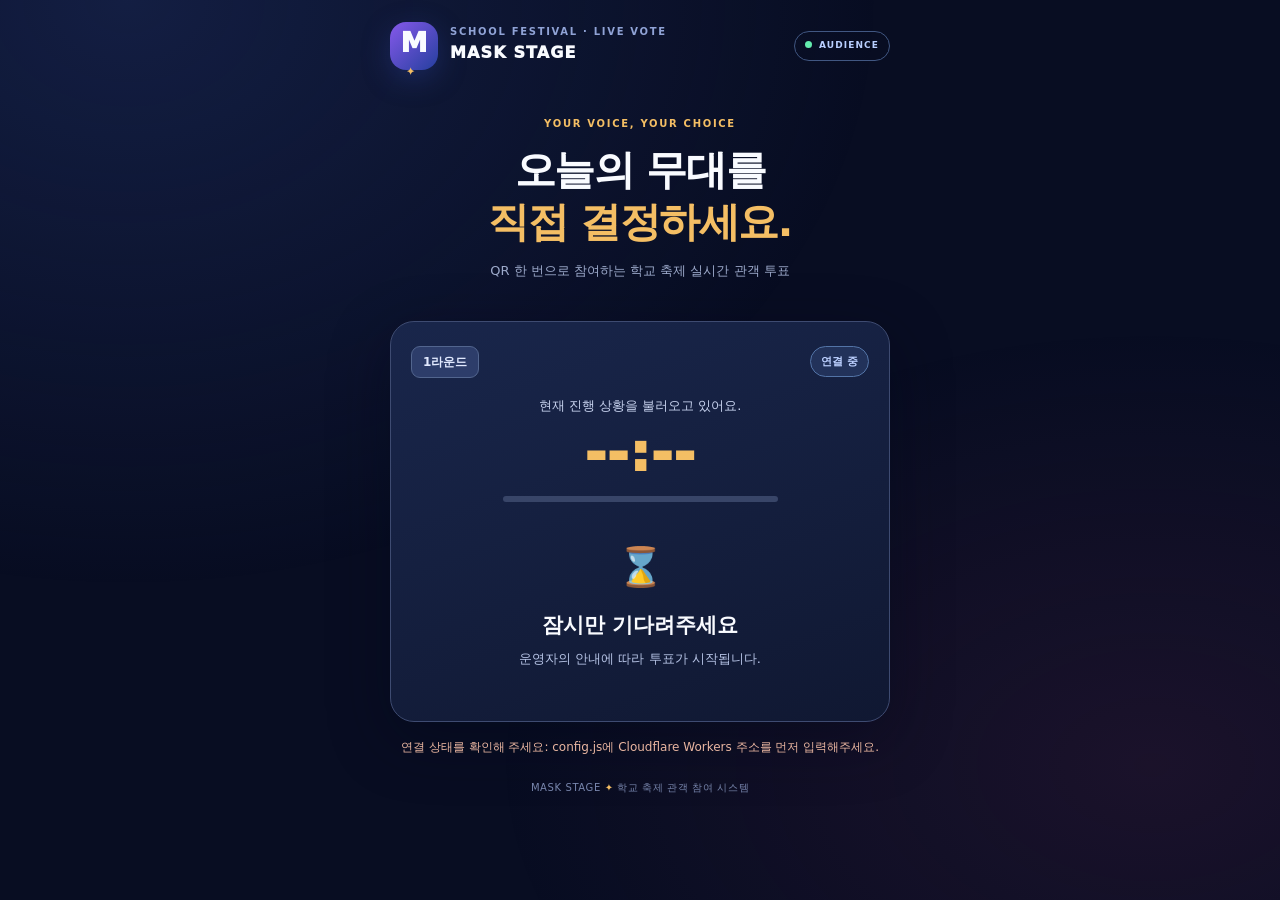
==== index.html @ 5572ec05 "Add files via upload" ====
<!doctype html>
<html lang="ko">
<head>
  <meta charset="utf-8"><meta name="viewport" content="width=device-width,initial-scale=1,viewport-fit=cover">
  <meta name="theme-color" content="#090f28"><meta name="description" content="학교 MASK STAGE 실시간 관객 투표">
  <title>MASK STAGE | 관객 투표</title><link rel="stylesheet" href="./assets/styles.css">
</head>
<body class="audience-page">
  <div class="ambient"></div>
  <main class="shell audience-shell">
    <header class="masthead"><div class="brand-mark">M<span>✦</span></div><div><div class="eyebrow">SCHOOL FESTIVAL · LIVE VOTE</div><h1 class="brand-name">MASK STAGE</h1></div><span class="top-live"><span class="live-dot"></span> AUDIENCE</span></header>
    <section class="hero"><p class="overline">YOUR VOICE, YOUR CHOICE</p><h2>오늘의 무대를<br><em>직접 결정하세요.</em></h2><p class="hero-copy">QR 한 번으로 참여하는 학교 축제 실시간 관객 투표</p></section>
    <section class="stage-card" aria-live="polite">
      <div class="card-header"><span id="roundName" class="round-badge">1라운드</span><span id="phaseBadge" class="status-badge">연결 중</span></div>
      <div class="timer-wrap"><p class="small-hint" id="phaseHint">현재 진행 상황을 불러오고 있어요.</p><div class="big-timer" id="timer">--:--</div><div class="timer-track"><div class="timer-fill" id="timerFill"></div></div></div>
      <div id="votePanel" hidden><p class="prompt">마음에 드는 참가자를 선택해주세요</p><div class="candidates"><button type="button" class="candidate" id="chooseA"><span class="candidate-symbol">A</span><span class="candidate-name" id="nameA">A 참가자</span><span class="candidate-check">✓</span></button><button type="button" class="candidate" id="chooseB"><span class="candidate-symbol">B</span><span class="candidate-name" id="nameB">B 참가자</span><span class="candidate-check">✓</span></button></div><button type="button" id="submitVote" class="primary-btn" disabled>투표 확정하기 <span>→</span></button><p class="disclaimer">투표는 제출 후 변경할 수 없습니다.</p></div>
      <div class="message-panel" id="messagePanel"><div class="message-icon" id="messageIcon">⌛</div><h3 id="messageTitle">잠시만 기다려주세요</h3><p id="messageBody">운영자의 안내에 따라 투표가 시작됩니다.</p></div>
      <div id="resultPanel" hidden><p class="result-lead">FINAL RESULT</p><h3 class="result-title">최종 투표 결과</h3><div class="result-entry"><div class="result-label"><span id="resultNameA">A 참가자</span><strong id="resultPctA">0%</strong></div><div class="bar-bg"><div class="bar bar-a" id="resultBarA"></div></div><div class="votes-raw" id="resultVotesA">0표</div></div><div class="result-entry"><div class="result-label"><span id="resultNameB">B 참가자</span><strong id="resultPctB">0%</strong></div><div class="bar-bg"><div class="bar bar-b" id="resultBarB"></div></div><div class="votes-raw" id="resultVotesB">0표</div></div><div class="winner" id="winner"></div><p class="total-count" id="resultTotal"></p></div>
    </section>
    <p class="service-message" id="serviceMessage" role="status"></p>
    <footer class="site-footer">MASK STAGE <span>✦</span> 학교 축제 관객 참여 시스템</footer>
  </main>
  <script src="./config.js"></script><script type="module" src="./assets/audience.js"></script>
</body></html>
---- assets/styles.css ----
:root{color-scheme:dark;--bg:#080d22;--panel:#151d3b;--panel2:#1b284c;--border:#384368;--text:#f9fbff;--muted:#9daacb;--gold:#f4be64;--blue:#669cff;--pink:#f275a9}*{box-sizing:border-box}html{font-family:Pretendard,'Apple SD Gothic Neo','Malgun Gothic',system-ui,sans-serif}body{margin:0;min-height:100vh;background:var(--bg);color:var(--text);line-height:1.55}.ambient{position:fixed;inset:0;pointer-events:none;background:radial-gradient(ellipse at 10% 0%,#263b7960,transparent 46%),radial-gradient(ellipse at 90% 85%,#62264c36,transparent 40%);z-index:-1}.shell{max-width:540px;margin:0 auto;padding:22px 20px 32px}.masthead{display:flex;align-items:center;gap:12px}.brand-mark{border-radius:16px;width:48px;height:48px;display:grid;place-items:center;background:linear-gradient(135deg,#8659eb,#253f9e);font-weight:1000;font-size:27px;box-shadow:0 8px 28px #2d409c66}.brand-mark span{font-size:10px;color:var(--gold);margin-left:-7px;align-self:start}.eyebrow,.overline{font-size:10px;letter-spacing:.17em;color:#90a3d6;font-weight:800}.brand-name{font-size:16px;letter-spacing:.07em;margin:2px 0;font-weight:1000}.top-live{margin-left:auto;color:#b9cfff;border:1px solid #415782;border-radius:999px;font-size:9px;font-weight:800;padding:7px 10px;letter-spacing:.12em}.live-dot{display:inline-block;background:#64ecae;border-radius:50%;width:7px;height:7px;margin-right:3px}.hero{text-align:center;padding:36px 4px 26px}.overline{color:var(--gold)}.hero h2{font-size:clamp(29px,8vw,41px);line-height:1.28;letter-spacing:-.035em;margin:12px 0;font-weight:900}.hero h2 em{font-style:normal;color:var(--gold)}.hero-copy{color:var(--muted);font-size:13px}.stage-card,.manager-card{background:linear-gradient(160deg,#19264b,#101832);border:1px solid #3e4b71;border-radius:24px;box-shadow:0 18px 60px #01071866;padding:24px 20px;margin-bottom:16px}.card-header,.manager-row,.result-label{display:flex;justify-content:space-between;align-items:center;gap:12px}.round-badge{background:#2d3d6a;border:1px solid #52658e;border-radius:9px;color:#e2eaff;padding:6px 11px;font-size:12px;font-weight:800}.status-badge{border:1px solid #5374a7;background:#22325a;border-radius:999px;color:#bcd0ff;font-size:11px;font-weight:800;padding:6px 10px}.timer-wrap{text-align:center;margin:18px 0 22px}.small-hint{color:#c7d2ee;font-size:13px;margin:0 0 4px}.big-timer{font-weight:1000;font-size:52px;font-variant-numeric:tabular-nums;letter-spacing:.015em;line-height:1.3;color:var(--gold)}.timer-track{margin:8px auto 0;max-width:275px;background:#384568;height:6px;overflow:hidden;border-radius:20px}.timer-fill{background:linear-gradient(90deg,#f47a8f,#ffcd70);width:0;height:100%;transition:width .25s linear}.prompt{text-align:center;margin:16px 0;font-size:14px;font-weight:800}.candidates{display:grid;grid-template-columns:1fr 1fr;gap:11px}.candidate{position:relative;background:#1d2a50;border:2px solid #34456f;border-radius:17px;padding:22px 8px 20px;color:white;display:flex;flex-direction:column;gap:8px;align-items:center;cursor:pointer;min-width:0}.candidate.selected{background:#264575;border-color:#8cb7ff;box-shadow:inset 0 0 0 1px #749cde}.candidate:disabled{opacity:.75;cursor:default}.candidate-symbol{display:grid;place-items:center;border-radius:50%;width:56px;height:56px;font-size:22px;font-weight:1000;background:linear-gradient(145deg,#7772d9,#3b569e)}.candidate:nth-child(2) .candidate-symbol{background:linear-gradient(145deg,#e780ae,#904b96)}.candidate-name{font-size:14px;font-weight:800;min-height:42px;display:flex;align-items:center;text-align:center;overflow-wrap:anywhere}.candidate-check{position:absolute;top:10px;right:13px;color:#97bbf0;opacity:0}.candidate.selected .candidate-check{opacity:1}.primary-btn,.secondary-btn,.action-open,.action-close,.action-reveal,.danger-btn{border:0;border-radius:12px;min-height:47px;padding:12px 18px;color:white;font-family:inherit;font-size:14px;font-weight:900;cursor:pointer}.primary-btn{width:100%;background:linear-gradient(95deg,#597fe9,#815de1);display:flex;justify-content:space-between;align-items:center;margin-top:18px}.primary-btn:disabled{opacity:.42;cursor:not-allowed}.secondary-btn{width:100%;background:#3a5484;border:1px solid #6481ae;margin-top:12px}.disclaimer{text-align:center;color:var(--muted);font-size:11px}.message-panel{text-align:center;padding:14px 8px 26px}.message-icon{font-size:38px}.message-panel h3{margin:12px 0 6px;font-size:21px}.message-panel p{margin:0;color:#b6c3e5;font-size:13px;line-height:1.8}.result-lead{text-align:center;font-size:10px;letter-spacing:.2em;color:var(--gold);font-weight:900}.result-title{text-align:center;margin:7px 0 24px}.result-entry{margin:19px 0}.result-label{font-size:15px;font-weight:800}.result-label strong{font-size:22px;font-variant-numeric:tabular-nums}.bar-bg{height:18px;background:#344261;overflow:hidden;border-radius:20px;margin:8px 0 4px}.bar{height:100%;border-radius:20px;width:0%;transition:width 1s cubic-bezier(.2,.9,.2,1)}.bar-a{background:linear-gradient(90deg,#ffb85b,#f4d891)}.bar-b{background:linear-gradient(90deg,#447ded,#75b7ff)}.votes-raw,.total-count{color:var(--muted);font-size:12px;text-align:right}.winner{text-align:center;background:#30314e;border:1px solid #8c704c;color:#ffe29c;border-radius:13px;font-size:18px;font-weight:1000;padding:14px;margin-top:22px}.total-count{text-align:center;margin-bottom:0}.service-message{min-height:18px;text-align:center;color:#e9b6a1;font-size:12px}.site-footer{text-align:center;color:#7886ad;font-size:10px;letter-spacing:.06em;margin:24px 0}.site-footer span{color:var(--gold)}[hidden]{display:none!important}button:focus-visible,input:focus-visible,select:focus-visible{outline:3px solid var(--gold);outline-offset:2px}.manager-shell{max-width:760px}.manager-heading h2{margin-bottom:6px;font-size:29px}.manager-heading p{margin-top:0;color:var(--muted);font-size:13px}.manager-card h3{margin:0 0 14px}.manager-card label{display:block;margin:12px 0 6px;font-size:13px;color:#c3ceec}.manager-card input,.manager-card select{width:100%;padding:12px 13px;border-radius:9px;background:#111c37;border:1px solid #475981;color:white;font-family:inherit;font-size:14px}.manager-card input::placeholder{color:#7c8aab}.muted-small{color:var(--muted);font-size:12px;line-height:1.7}.two-inputs{display:grid;grid-template-columns:1fr 1fr;gap:13px}.dashboard-metrics{display:grid;grid-template-columns:repeat(3,1fr);gap:8px}.dashboard-metrics div{border-radius:12px;padding:15px 9px;background:#243353;text-align:center}.dashboard-metrics span{font-size:11px;color:#aebdde;display:block}.dashboard-metrics strong{display:block;font-size:21px;margin-top:5px;font-variant-numeric:tabular-nums}.private-counts{font-size:17px;color:#e7eafc}.private-counts span{color:#7284ab;margin:0 12px}.manager-buttons{display:grid;grid-template-columns:repeat(3,1fr);gap:8px}.action-open{background:#246c65}.action-close{background:#815c42}.action-reveal{background:linear-gradient(110deg,#a27025,#cf9c43)}.danger-btn{background:#663c4f;border:1px solid #a56f82}.text-btn{color:#9cadd1;background:none;border:0;padding:10px;cursor:pointer}.screen-page{overflow:hidden}.screen-shell{width:100vw;height:100vh;display:flex;flex-direction:column;padding:3.5vh 4vw;text-align:center}.screen-header{display:flex;justify-content:space-between;align-items:center}.screen-brand{font-weight:1000;letter-spacing:.1em;font-size:clamp(17px,2vw,30px)}.screen-brand span{color:var(--gold)}.screen-main{flex:1;display:flex;flex-direction:column;justify-content:center;align-items:center;min-height:0}.screen-overline{font-size:clamp(18px,2vw,29px);letter-spacing:.2em;font-weight:900;color:var(--gold);margin:0}.screen-main h1{font-size:clamp(38px,5vw,90px);line-height:1.3;margin:1vh 0 3vh;font-weight:1000}.screen-hint{font-size:clamp(16px,1.9vw,30px);color:#d2ddfa;margin:1vh}.screen-qr{display:block;margin:2vh auto 0;background:#fff;padding:10px;border-radius:14px;width:min(18vw,220px);height:auto}.screen-url{color:#b7c7ee;font-size:clamp(13px,1.4vw,23px)}.screen-countdown{font-size:clamp(48px,7vw,122px);font-weight:1000;color:var(--gold);font-variant-numeric:tabular-nums;line-height:1.2}.screen-footer{font-weight:800;letter-spacing:.18em;color:#7e91c0;font-size:1vw}.screen-result-kicker{color:var(--gold);font-size:2.1vw;font-weight:900;letter-spacing:.16em}.screen-result-grid{display:grid;grid-template-columns:1fr .14fr 1fr;gap:2vw;width:min(94vw,1300px);align-items:center}.screen-result-item{background:#1a2746;border:1px solid #425477;border-radius:22px;padding:3vh 2vw;display:flex;flex-direction:column;gap:1vh;min-width:0}.screen-result-item span{font-size:clamp(18px,2.4vw,44px);font-weight:800;overflow-wrap:anywhere}.screen-result-item b{font-size:clamp(42px,6vw,100px);font-variant-numeric:tabular-nums}.screen-result-item .bar-bg{height:2.5vh}.screen-result-item small{font-size:1.5vw;color:#b6c5e6}.screen-vs{font-weight:900;color:var(--gold);font-size:clamp(22px,3vw,55px)}.screen-winner{font-size:clamp(25px,3vw,55px);font-weight:1000;color:#ffdaa3;margin-top:3vh}.screen-total{color:#b6c5e6;font-size:1.5vw}.screen-network{color:#f5c29b;font-size:12px}.screen-footer{margin-top:auto}@media(max-width:480px){.masthead .top-live{display:none}.shell{padding:16px 14px 26px}.hero{padding:30px 0 22px}.stage-card{padding:20px 16px}.two-inputs,.manager-buttons{grid-template-columns:1fr}.manager-card{padding:20px 16px}.dashboard-metrics strong{font-size:16px}}
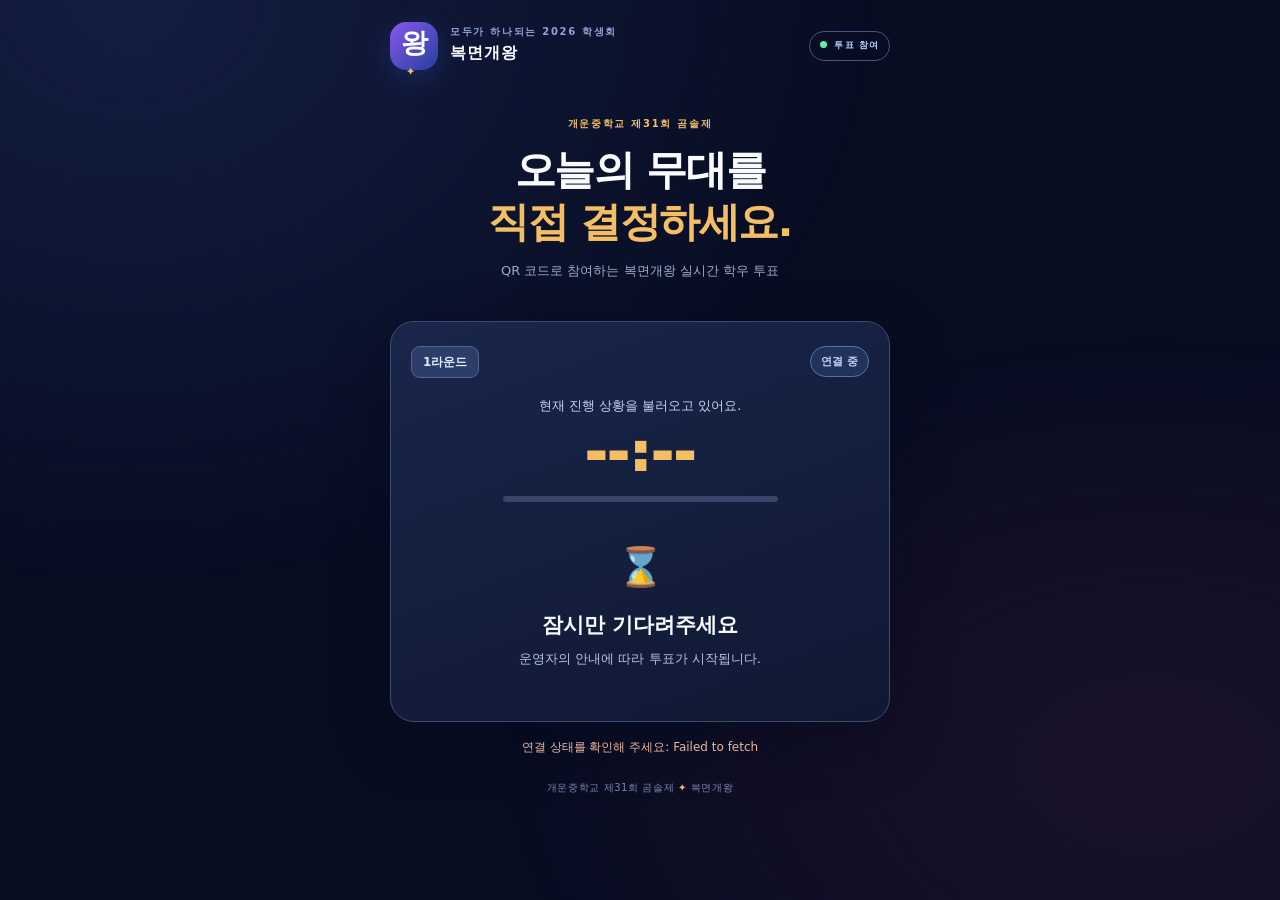
==== commit 1789e42c: "Update index.html" ====
--- a/index.html
+++ b/index.html
@@ -1,24 +1,97 @@
 <!doctype html>
 <html lang="ko">
 <head>
-  <meta charset="utf-8"><meta name="viewport" content="width=device-width,initial-scale=1,viewport-fit=cover">
-  <meta name="theme-color" content="#090f28"><meta name="description" content="학교 MASK STAGE 실시간 관객 투표">
-  <title>MASK STAGE | 관객 투표</title><link rel="stylesheet" href="./assets/styles.css">
+  <meta charset="utf-8">
+  <meta name="viewport" content="width=device-width, initial-scale=1, viewport-fit=cover">
+  <meta name="theme-color" content="#090f28">
+  <meta name="description" content="개운중학교 제31회 곰솔제 복면개왕 실시간 관객 투표">
+  <title>복면개왕 | 학우 투표</title>
+  <link rel="stylesheet" href="./assets/styles.css">
 </head>
 <body class="audience-page">
   <div class="ambient"></div>
   <main class="shell audience-shell">
-    <header class="masthead"><div class="brand-mark">M<span>✦</span></div><div><div class="eyebrow">SCHOOL FESTIVAL · LIVE VOTE</div><h1 class="brand-name">MASK STAGE</h1></div><span class="top-live"><span class="live-dot"></span> AUDIENCE</span></header>
-    <section class="hero"><p class="overline">YOUR VOICE, YOUR CHOICE</p><h2>오늘의 무대를<br><em>직접 결정하세요.</em></h2><p class="hero-copy">QR 한 번으로 참여하는 학교 축제 실시간 관객 투표</p></section>
+    <header class="masthead">
+      <div class="brand-mark">왕<span>✦</span></div>
+      <div>
+        <div class="eyebrow">모두가 하나되는 2026 학생회</div>
+        <h1 class="brand-name">복면개왕</h1>
+      </div>
+      <span class="top-live"><span class="live-dot"></span> 투표 참여</span>
+    </header>
+
+    <section class="hero">
+      <p class="overline">개운중학교 제31회 곰솔제</p>
+      <h2>오늘의 무대를<br><em>직접 결정하세요.</em></h2>
+      <p class="hero-copy">QR 코드로 참여하는 복면개왕 실시간 학우 투표</p>
+    </section>
+
     <section class="stage-card" aria-live="polite">
-      <div class="card-header"><span id="roundName" class="round-badge">1라운드</span><span id="phaseBadge" class="status-badge">연결 중</span></div>
-      <div class="timer-wrap"><p class="small-hint" id="phaseHint">현재 진행 상황을 불러오고 있어요.</p><div class="big-timer" id="timer">--:--</div><div class="timer-track"><div class="timer-fill" id="timerFill"></div></div></div>
-      <div id="votePanel" hidden><p class="prompt">마음에 드는 참가자를 선택해주세요</p><div class="candidates"><button type="button" class="candidate" id="chooseA"><span class="candidate-symbol">A</span><span class="candidate-name" id="nameA">A 참가자</span><span class="candidate-check">✓</span></button><button type="button" class="candidate" id="chooseB"><span class="candidate-symbol">B</span><span class="candidate-name" id="nameB">B 참가자</span><span class="candidate-check">✓</span></button></div><button type="button" id="submitVote" class="primary-btn" disabled>투표 확정하기 <span>→</span></button><p class="disclaimer">투표는 제출 후 변경할 수 없습니다.</p></div>
-      <div class="message-panel" id="messagePanel"><div class="message-icon" id="messageIcon">⌛</div><h3 id="messageTitle">잠시만 기다려주세요</h3><p id="messageBody">운영자의 안내에 따라 투표가 시작됩니다.</p></div>
-      <div id="resultPanel" hidden><p class="result-lead">FINAL RESULT</p><h3 class="result-title">최종 투표 결과</h3><div class="result-entry"><div class="result-label"><span id="resultNameA">A 참가자</span><strong id="resultPctA">0%</strong></div><div class="bar-bg"><div class="bar bar-a" id="resultBarA"></div></div><div class="votes-raw" id="resultVotesA">0표</div></div><div class="result-entry"><div class="result-label"><span id="resultNameB">B 참가자</span><strong id="resultPctB">0%</strong></div><div class="bar-bg"><div class="bar bar-b" id="resultBarB"></div></div><div class="votes-raw" id="resultVotesB">0표</div></div><div class="winner" id="winner"></div><p class="total-count" id="resultTotal"></p></div>
+      <div class="card-header">
+        <span id="roundName" class="round-badge">1라운드</span>
+        <span id="phaseBadge" class="status-badge">연결 중</span>
+      </div>
+      <div class="timer-wrap">
+        <p class="small-hint" id="phaseHint">현재 진행 상황을 불러오고 있어요.</p>
+        <div class="big-timer" id="timer">--:--</div>
+        <div class="timer-track"><div class="timer-fill" id="timerFill"></div></div>
+      </div>
+
+      <div id="votePanel" hidden>
+        <p class="prompt">마음에 드는 참가자를 선택해주세요</p>
+        <div class="candidates">
+          <button type="button" class="candidate" id="chooseA">
+            <span class="candidate-symbol">A</span>
+            <span class="candidate-name" id="nameA">A 참가자</span>
+            <span class="candidate-check">✓</span>
+          </button>
+          <button type="button" class="candidate" id="chooseB">
+            <span class="candidate-symbol">B</span>
+            <span class="candidate-name" id="nameB">B 참가자</span>
+            <span class="candidate-check">✓</span>
+          </button>
+        </div>
+        <button type="button" id="submitVote" class="primary-btn" disabled>
+          투표 확정하기 <span>→</span>
+        </button>
+        <p class="disclaimer">투표는 제출 후 변경할 수 없습니다.</p>
+      </div>
+
+      <div class="message-panel" id="messagePanel">
+        <div class="message-icon" id="messageIcon">⌛</div>
+        <h3 id="messageTitle">잠시만 기다려주세요</h3>
+        <p id="messageBody">운영자의 안내에 따라 투표가 시작됩니다.</p>
+      </div>
+
+      <div id="resultPanel" hidden>
+        <p class="result-lead">FINAL RESULT</p>
+        <h3 class="result-title">최종 투표 결과</h3>
+        <div class="result-entry">
+          <div class="result-label">
+            <span id="resultNameA">A 참가자</span>
+            <strong id="resultPctA">0%</strong>
+          </div>
+          <div class="bar-bg"><div class="bar bar-a" id="resultBarA"></div></div>
+          <div class="votes-raw" id="resultVotesA">0표</div>
+        </div>
+        <div class="result-entry">
+          <div class="result-label">
+            <span id="resultNameB">B 참가자</span>
+            <strong id="resultPctB">0%</strong>
+          </div>
+          <div class="bar-bg"><div class="bar bar-b" id="resultBarB"></div></div>
+          <div class="votes-raw" id="resultVotesB">0표</div>
+        </div>
+        <div class="winner" id="winner"></div>
+        <p class="total-count" id="resultTotal"></p>
+      </div>
     </section>
+
     <p class="service-message" id="serviceMessage" role="status"></p>
-    <footer class="site-footer">MASK STAGE <span>✦</span> 학교 축제 관객 참여 시스템</footer>
+    <footer class="site-footer">개운중학교 제31회 곰솔제 <span>✦</span> 복면개왕</footer>
   </main>
-  <script src="./config.js"></script><script type="module" src="./assets/audience.js"></script>
-</body></html>
+
+  <script src="./config.js"></script>
+  <script type="module" src="./assets/audience.js"></script>
+</body>
+</html>
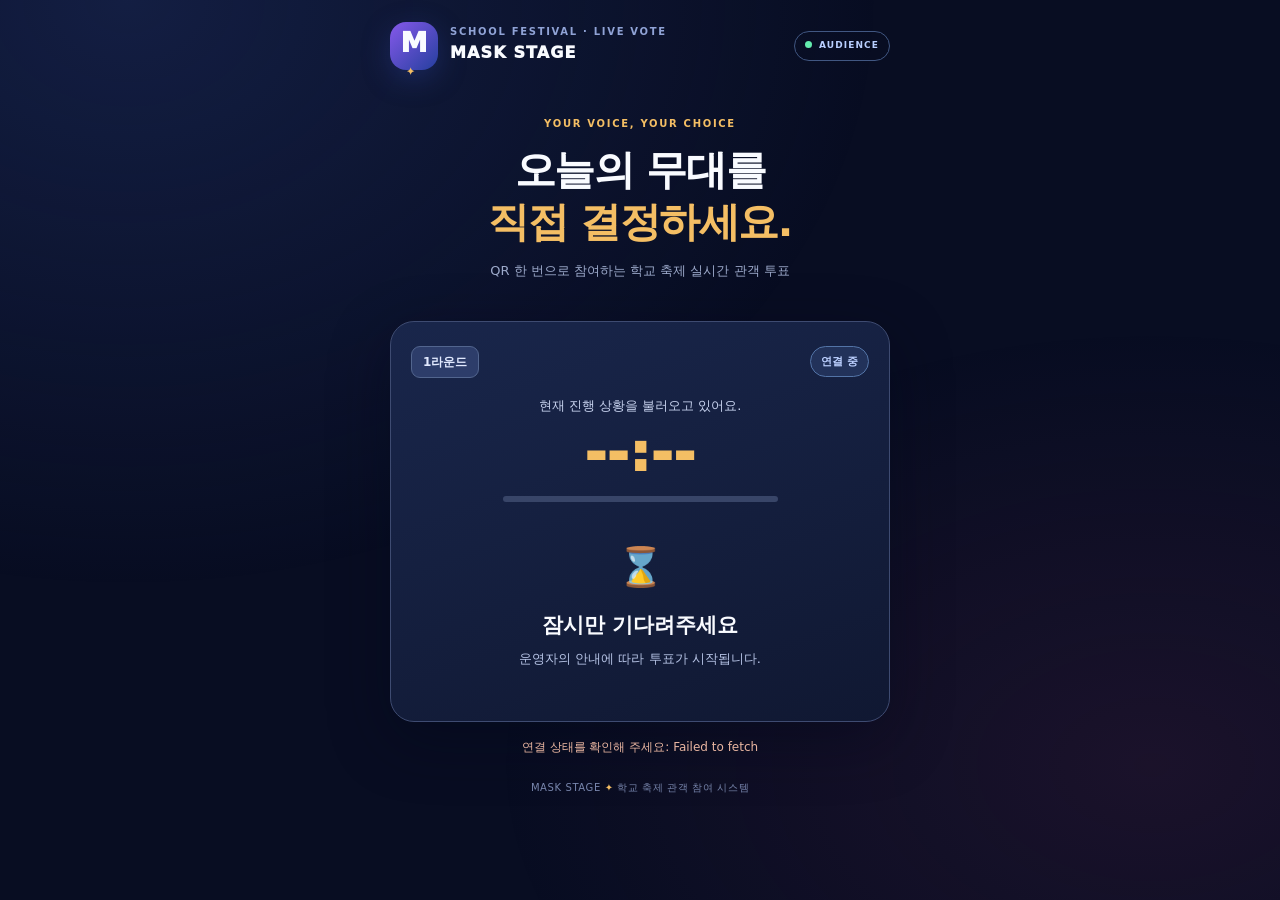
==== commit 6980a7e9: "Add files via upload" ====
--- a/index.html
+++ b/index.html
@@ -1,97 +1,24 @@
 <!doctype html>
 <html lang="ko">
 <head>
-  <meta charset="utf-8">
-  <meta name="viewport" content="width=device-width, initial-scale=1, viewport-fit=cover">
-  <meta name="theme-color" content="#090f28">
-  <meta name="description" content="개운중학교 제31회 곰솔제 복면개왕 실시간 관객 투표">
-  <title>복면개왕 | 학우 투표</title>
-  <link rel="stylesheet" href="./assets/styles.css">
+  <meta charset="utf-8"><meta name="viewport" content="width=device-width,initial-scale=1,viewport-fit=cover">
+  <meta name="theme-color" content="#090f28"><meta name="description" content="학교 MASK STAGE 실시간 관객 투표">
+  <title>MASK STAGE | 관객 투표</title><link rel="stylesheet" href="./assets/styles.css">
 </head>
 <body class="audience-page">
   <div class="ambient"></div>
   <main class="shell audience-shell">
-    <header class="masthead">
-      <div class="brand-mark">왕<span>✦</span></div>
-      <div>
-        <div class="eyebrow">모두가 하나되는 2026 학생회</div>
-        <h1 class="brand-name">복면개왕</h1>
-      </div>
-      <span class="top-live"><span class="live-dot"></span> 투표 참여</span>
-    </header>
-
-    <section class="hero">
-      <p class="overline">개운중학교 제31회 곰솔제</p>
-      <h2>오늘의 무대를<br><em>직접 결정하세요.</em></h2>
-      <p class="hero-copy">QR 코드로 참여하는 복면개왕 실시간 학우 투표</p>
+    <header class="masthead"><div class="brand-mark">M<span>✦</span></div><div><div class="eyebrow">SCHOOL FESTIVAL · LIVE VOTE</div><h1 class="brand-name">MASK STAGE</h1></div><span class="top-live"><span class="live-dot"></span> AUDIENCE</span></header>
+    <section class="hero"><p class="overline">YOUR VOICE, YOUR CHOICE</p><h2>오늘의 무대를<br><em>직접 결정하세요.</em></h2><p class="hero-copy">QR 한 번으로 참여하는 학교 축제 실시간 관객 투표</p></section>
+    <section class="stage-card" aria-live="polite">
+      <div class="card-header"><span id="roundName" class="round-badge">1라운드</span><span id="phaseBadge" class="status-badge">연결 중</span></div>
+      <div class="timer-wrap"><p class="small-hint" id="phaseHint">현재 진행 상황을 불러오고 있어요.</p><div class="big-timer" id="timer">--:--</div><div class="timer-track"><div class="timer-fill" id="timerFill"></div></div></div>
+      <div id="votePanel" hidden><p class="prompt">마음에 드는 참가자를 선택해주세요</p><div class="candidates"><button type="button" class="candidate" id="chooseA"><span class="candidate-symbol">A</span><span class="candidate-name" id="nameA">A 참가자</span><span class="candidate-check">✓</span></button><button type="button" class="candidate" id="chooseB"><span class="candidate-symbol">B</span><span class="candidate-name" id="nameB">B 참가자</span><span class="candidate-check">✓</span></button></div><button type="button" id="submitVote" class="primary-btn" disabled>투표 확정하기 <span>→</span></button><p class="disclaimer">투표는 제출 후 변경할 수 없습니다.</p></div>
+      <div class="message-panel" id="messagePanel"><div class="message-icon" id="messageIcon">⌛</div><h3 id="messageTitle">잠시만 기다려주세요</h3><p id="messageBody">운영자의 안내에 따라 투표가 시작됩니다.</p></div>
+      <div id="resultPanel" hidden><p class="result-lead">FINAL RESULT</p><h3 class="result-title">최종 투표 결과</h3><div class="winner" id="winner" role="status"></div></div>
     </section>
-
-    <section class="stage-card" aria-live="polite">
-      <div class="card-header">
-        <span id="roundName" class="round-badge">1라운드</span>
-        <span id="phaseBadge" class="status-badge">연결 중</span>
-      </div>
-      <div class="timer-wrap">
-        <p class="small-hint" id="phaseHint">현재 진행 상황을 불러오고 있어요.</p>
-        <div class="big-timer" id="timer">--:--</div>
-        <div class="timer-track"><div class="timer-fill" id="timerFill"></div></div>
-      </div>
-
-      <div id="votePanel" hidden>
-        <p class="prompt">마음에 드는 참가자를 선택해주세요</p>
-        <div class="candidates">
-          <button type="button" class="candidate" id="chooseA">
-            <span class="candidate-symbol">A</span>
-            <span class="candidate-name" id="nameA">A 참가자</span>
-            <span class="candidate-check">✓</span>
-          </button>
-          <button type="button" class="candidate" id="chooseB">
-            <span class="candidate-symbol">B</span>
-            <span class="candidate-name" id="nameB">B 참가자</span>
-            <span class="candidate-check">✓</span>
-          </button>
-        </div>
-        <button type="button" id="submitVote" class="primary-btn" disabled>
-          투표 확정하기 <span>→</span>
-        </button>
-        <p class="disclaimer">투표는 제출 후 변경할 수 없습니다.</p>
-      </div>
-
-      <div class="message-panel" id="messagePanel">
-        <div class="message-icon" id="messageIcon">⌛</div>
-        <h3 id="messageTitle">잠시만 기다려주세요</h3>
-        <p id="messageBody">운영자의 안내에 따라 투표가 시작됩니다.</p>
-      </div>
-
-      <div id="resultPanel" hidden>
-        <p class="result-lead">FINAL RESULT</p>
-        <h3 class="result-title">최종 투표 결과</h3>
-        <div class="result-entry">
-          <div class="result-label">
-            <span id="resultNameA">A 참가자</span>
-            <strong id="resultPctA">0%</strong>
-          </div>
-          <div class="bar-bg"><div class="bar bar-a" id="resultBarA"></div></div>
-          <div class="votes-raw" id="resultVotesA">0표</div>
-        </div>
-        <div class="result-entry">
-          <div class="result-label">
-            <span id="resultNameB">B 참가자</span>
-            <strong id="resultPctB">0%</strong>
-          </div>
-          <div class="bar-bg"><div class="bar bar-b" id="resultBarB"></div></div>
-          <div class="votes-raw" id="resultVotesB">0표</div>
-        </div>
-        <div class="winner" id="winner"></div>
-        <p class="total-count" id="resultTotal"></p>
-      </div>
-    </section>
-
     <p class="service-message" id="serviceMessage" role="status"></p>
-    <footer class="site-footer">개운중학교 제31회 곰솔제 <span>✦</span> 복면개왕</footer>
+    <footer class="site-footer">MASK STAGE <span>✦</span> 학교 축제 관객 참여 시스템</footer>
   </main>
-
-  <script src="./config.js"></script>
-  <script type="module" src="./assets/audience.js"></script>
-</body>
-</html>
+  <script src="./config.js"></script><script type="module" src="./assets/audience.js"></script>
+</body></html>
